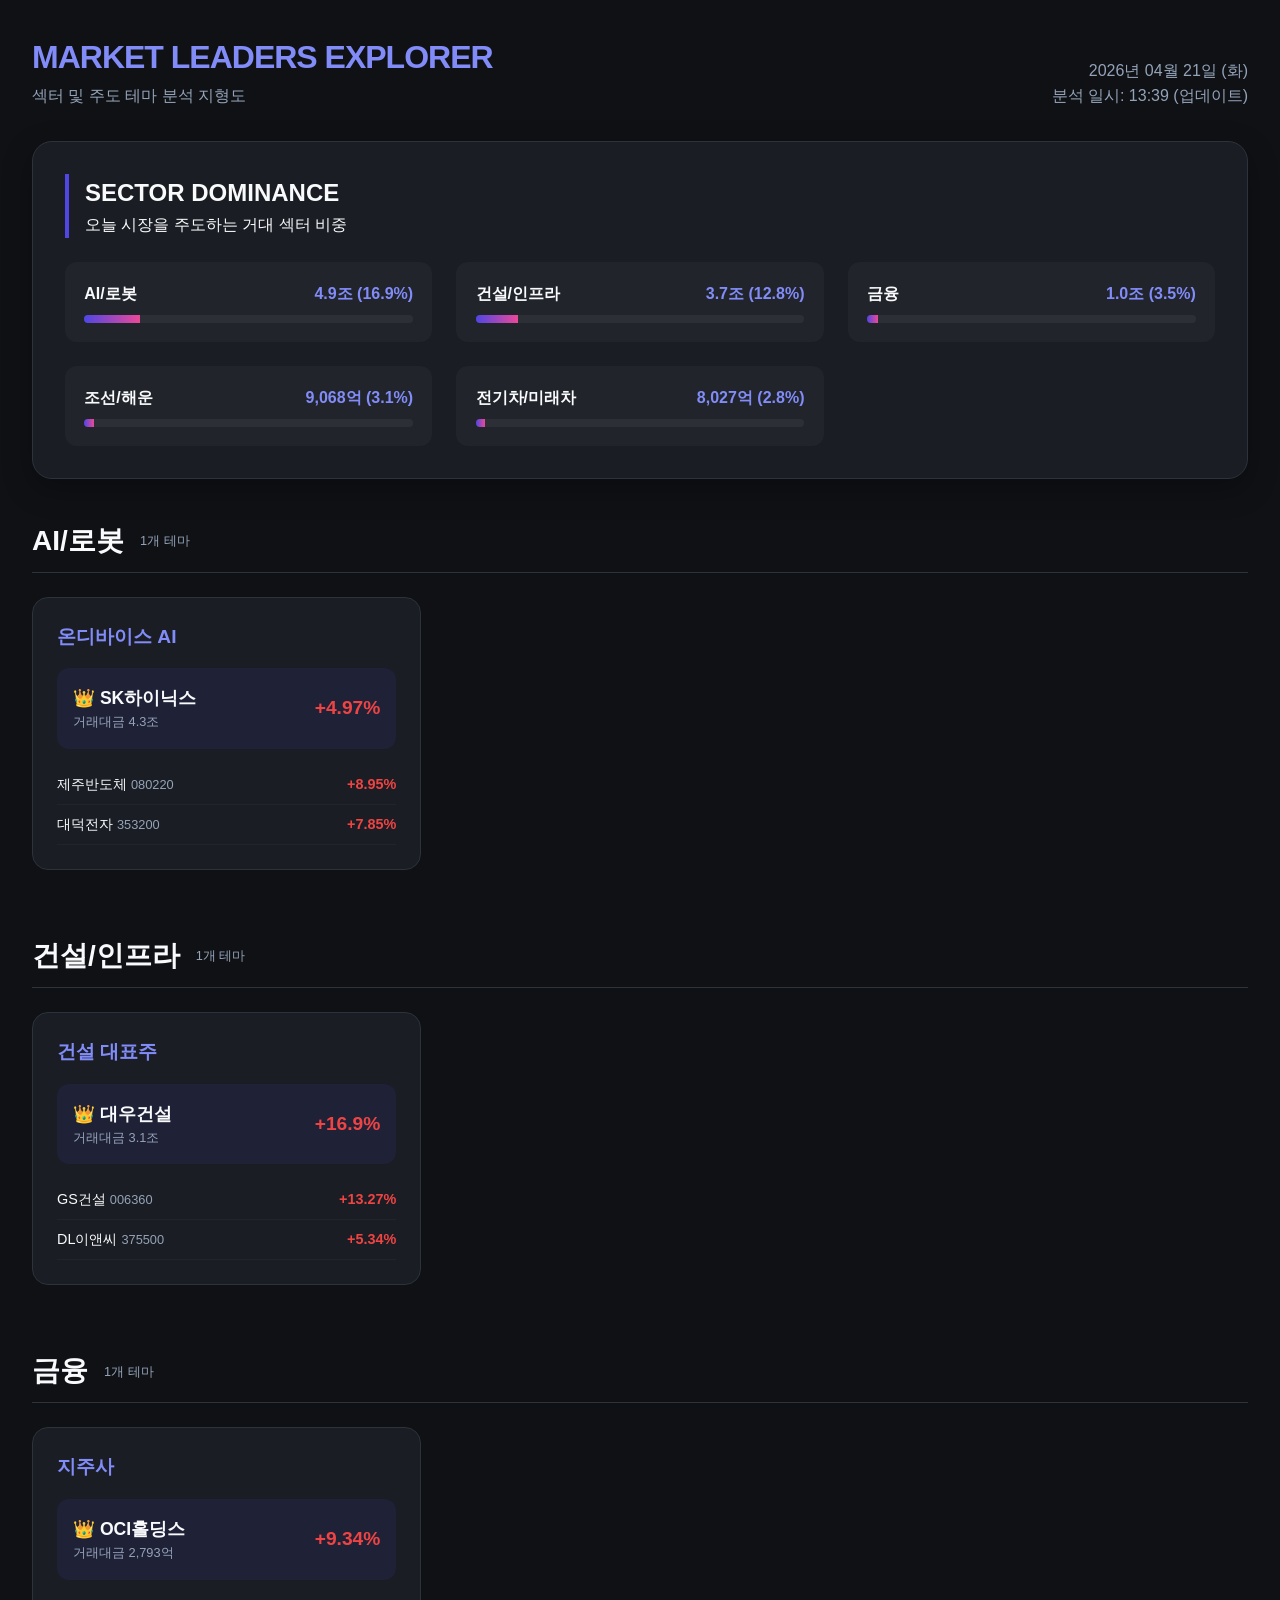
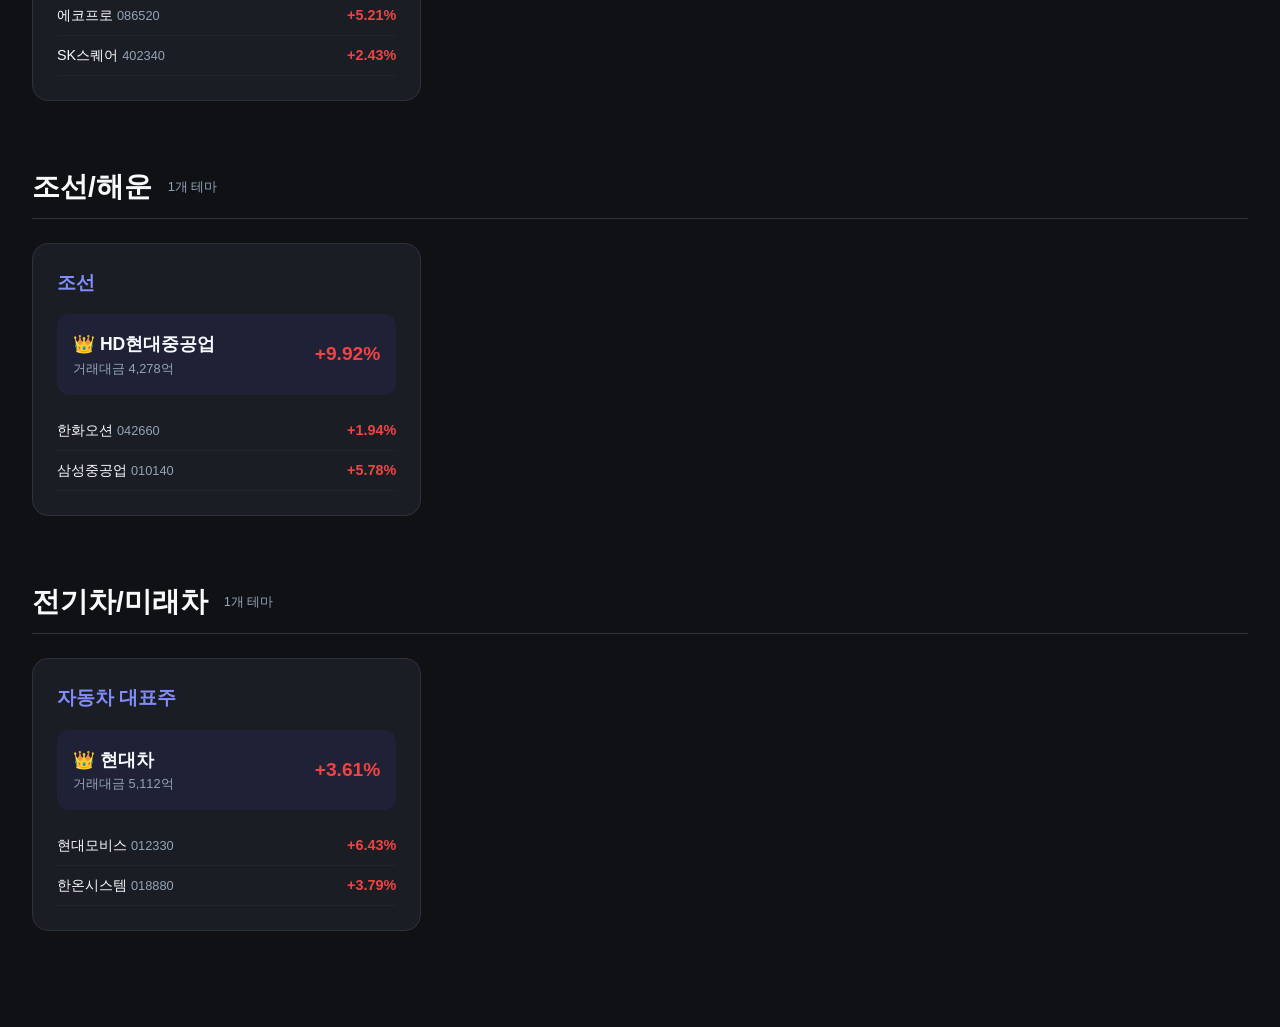
==== 주도테마_지형도.html @ 22c17e83 "Upgrade to sector-based dashboard" ====
<!DOCTYPE html>
<html lang="ko">
<head>
    <meta charset="UTF-8">
    <meta name="viewport" content="width=device-width, initial-scale=1.0">
    <title>주도 섹터/테마 분석 지형도</title>
    <style>
        :root {
            --bg: #0f1115;
            --card-bg: #1a1d23;
            --primary: #4f46e5;
            --primary-light: #818cf8;
            --secondary: #ec4899;
            --text-main: #f8fafc;
            --text-dim: #94a3b8;
            --border: #2d333b;
            --up: #ef4444;
            --down: #3b82f6;
        }

        * { margin: 0; padding: 0; box-sizing: border-box; font-family: 'Pretendard', -apple-system, sans-serif; }
        body { background: var(--bg); color: var(--text-main); line-height: 1.6; padding: 2rem; }
        .container { max-width: 1400px; margin: 0 auto; }

        header { margin-bottom: 2rem; display: flex; justify-content: space-between; align-items: flex-end; }
        h1 { font-size: 2rem; letter-spacing: -1px; color: var(--primary-light); }
        .date-info { text-align: right; color: var(--text-dim); }

        /* Sector Board */
        .sector-board {
            background: var(--card-bg);
            border: 1px solid var(--border);
            border-radius: 20px;
            padding: 2rem;
            margin-bottom: 2.5rem;
            box-shadow: 0 10px 30px rgba(0,0,0,0.3);
        }
        .sector-title { margin-bottom: 1.5rem; border-left: 4px solid var(--primary); padding-left: 1rem; }
        .sector-grid { display: grid; grid-template-columns: repeat(auto-fill, minmax(300px, 1fr)); gap: 1.5rem; }
        .sector-card {
            background: rgba(255,255,255,0.03);
            padding: 1.2rem;
            border-radius: 12px;
        }
        .sec-top { display: flex; justify-content: space-between; margin-bottom: 0.5rem; font-weight: bold; }
        .progress-bg { height: 8px; background: rgba(255,255,255,0.05); border-radius: 4px; overflow: hidden; }
        .progress-fill { height: 100%; background: linear-gradient(90deg, var(--primary), var(--secondary)); transition: width 1s; }

        /* Theme Groups */
        .sector-group { margin-bottom: 4rem; }
        .group-header { font-size: 1.5rem; margin-bottom: 1.5rem; padding-bottom: 0.5rem; border-bottom: 1px solid var(--border); display: flex; align-items: center; gap: 1rem; }
        .theme-grid { display: grid; grid-template-columns: repeat(auto-fill, minmax(350px, 1fr)); gap: 1.5rem; }
        
        .theme-card {
            background: var(--card-bg);
            border: 1px solid var(--border);
            border-radius: 16px;
            padding: 1.5rem;
            transition: transform 0.3s;
        }
        .theme-card:hover { transform: translateY(-5px); border-color: var(--primary); }
        .theme-card h4 { font-size: 1.2rem; margin-bottom: 1rem; color: var(--primary-light); }
        
        .champion {
            background: rgba(79, 70, 229, 0.1);
            padding: 1rem;
            border-radius: 12px;
            margin-bottom: 1rem;
            display: flex;
            justify-content: space-between;
            align-items: center;
        }
        .champ-name { font-weight: bold; font-size: 1.1rem; }
        .stock-item { display: flex; justify-content: space-between; padding: 0.5rem 0; border-bottom: 1px solid rgba(255,255,255,0.03); font-size: 0.9rem; }
        
        .up { color: var(--up); font-weight: bold; }
        .down { color: var(--down); font-weight: bold; }
        .dim { color: var(--text-dim); font-size: 0.8rem; }
    </style>
</head>
<body>
    <div class="container">
        <header>
            <div>
                <h1>MARKET LEADERS EXPLORER</h1>
                <p style="color: var(--text-dim);">섹터 및 주도 테마 분석 지형도</p>
            </div>
            <div class="date-info" id="meta-info">
                데이터 로딩 중...
            </div>
        </header>

        <section class="sector-board">
            <div class="sector-title">
                <h2>SECTOR DOMINANCE</h2>
                <p>오늘 시장을 주도하는 거대 섹터 비중</p>
            </div>
            <div id="sector-grid" class="sector-grid"></div>
        </section>

        <div id="main-content"></div>
    </div>

    <script>
        async function loadData() {
            try {
                const res = await fetch('market_data.json?t=' + Date.now());
                const data = await res.json();
                render(data);
            } catch (e) {
                console.error("Data load failed:", e);
                document.getElementById('meta-info').innerHTML = "데이터를 불러올 수 없습니다. <br> (data.json 파일이 있는지 확인해 주세요)";
            }
        }

        function render(data) {
            document.getElementById('meta-info').innerHTML = `${data.date}<br>분석 일시: ${data.generated_at}`;
            
            // Render Sectors
            const secGrid = document.getElementById('sector-grid');
            const totalAmt = data.summary.total_amount;
            
            data.sectors.forEach(sec => {
                const ratio = ((sec.total_amount / totalAmt) * 100).toFixed(1);
                secGrid.innerHTML += `
                    <div class="sector-card">
                        <div class="sec-top">
                            <span>${sec.sector}</span>
                            <span style="color:var(--primary-light)">${sec.total_str} (${ratio}%)</span>
                        </div>
                        <div class="progress-bg">
                            <div class="progress-fill" style="width: ${ratio}%"></div>
                        </div>
                    </div>
                `;
            });

            // Render Themes by Sector
            const main = document.getElementById('main-content');
            data.sectors.forEach(sec => {
                let html = `
                    <section class="sector-group">
                        <div class="group-header">
                            <h3>${sec.sector}</h3>
                            <span class="dim">${sec.themes.length}개 테마</span>
                        </div>
                        <div class="theme-grid">
                `;

                sec.themes.forEach(t => {
                    const stocksHtml = t.stocks.map(s => `
                        <div class="stock-item">
                            <span>${s.name} <span class="dim">${s.ticker}</span></span>
                            <span class="${s.change > 0 ? 'up' : 'down'}">${s.change > 0 ? '+' : ''}${s.change}%</span>
                        </div>
                    `).join('');

                    html += `
                        <div class="theme-card">
                            <h4>${t.theme}</h4>
                            <div class="champion">
                                <div>
                                    <div class="champ-name">👑 ${t.champion.name}</div>
                                    <div class="dim">거래대금 ${t.champion.amount_str}</div>
                                </div>
                                <div class="${t.champion.change > 0 ? 'up' : 'down'}" style="font-size: 1.2rem;">
                                    ${t.champion.change > 0 ? '+' : ''}${t.champion.change}%
                                </div>
                            </div>
                            <div class="stock-list">${stocksHtml}</div>
                        </div>
                    `;
                });

                html += `</div></section>`;
                main.innerHTML += html;
            });
        }

        loadData();
    </script>
</body>
</html>
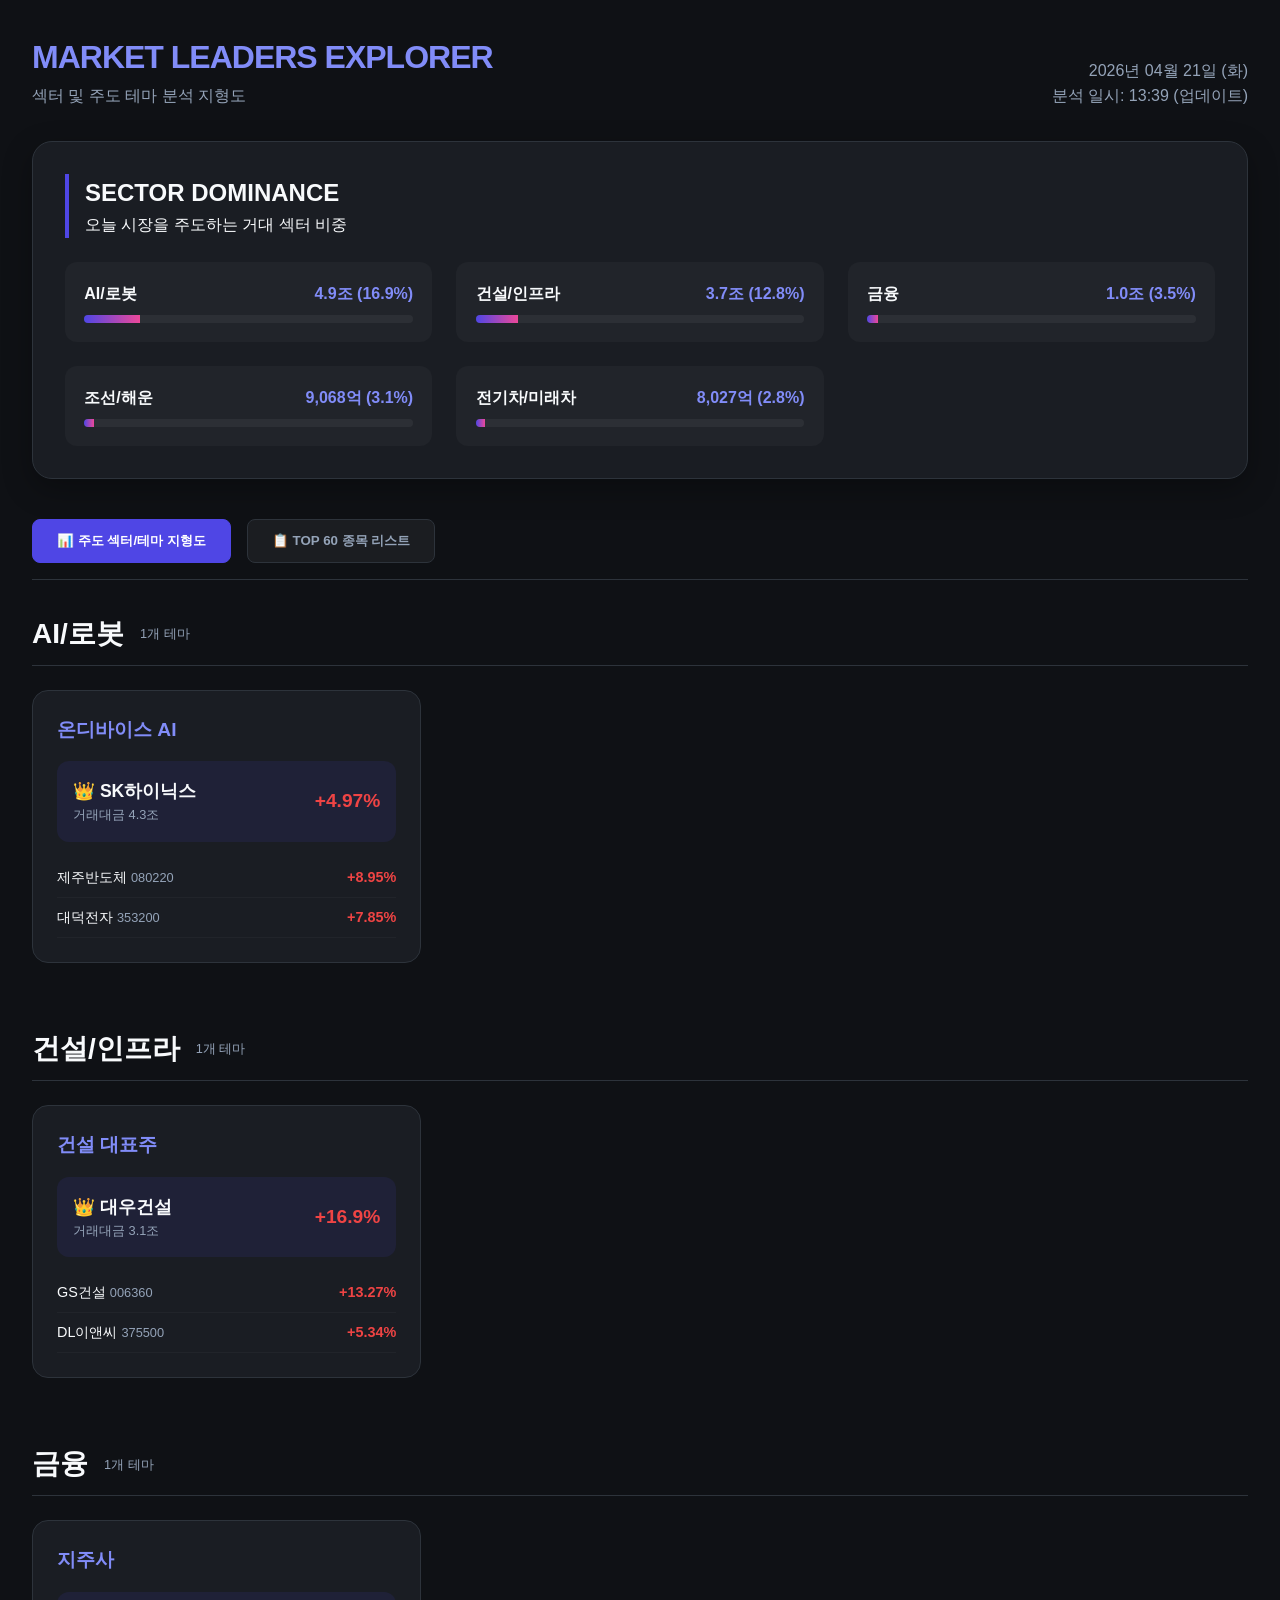
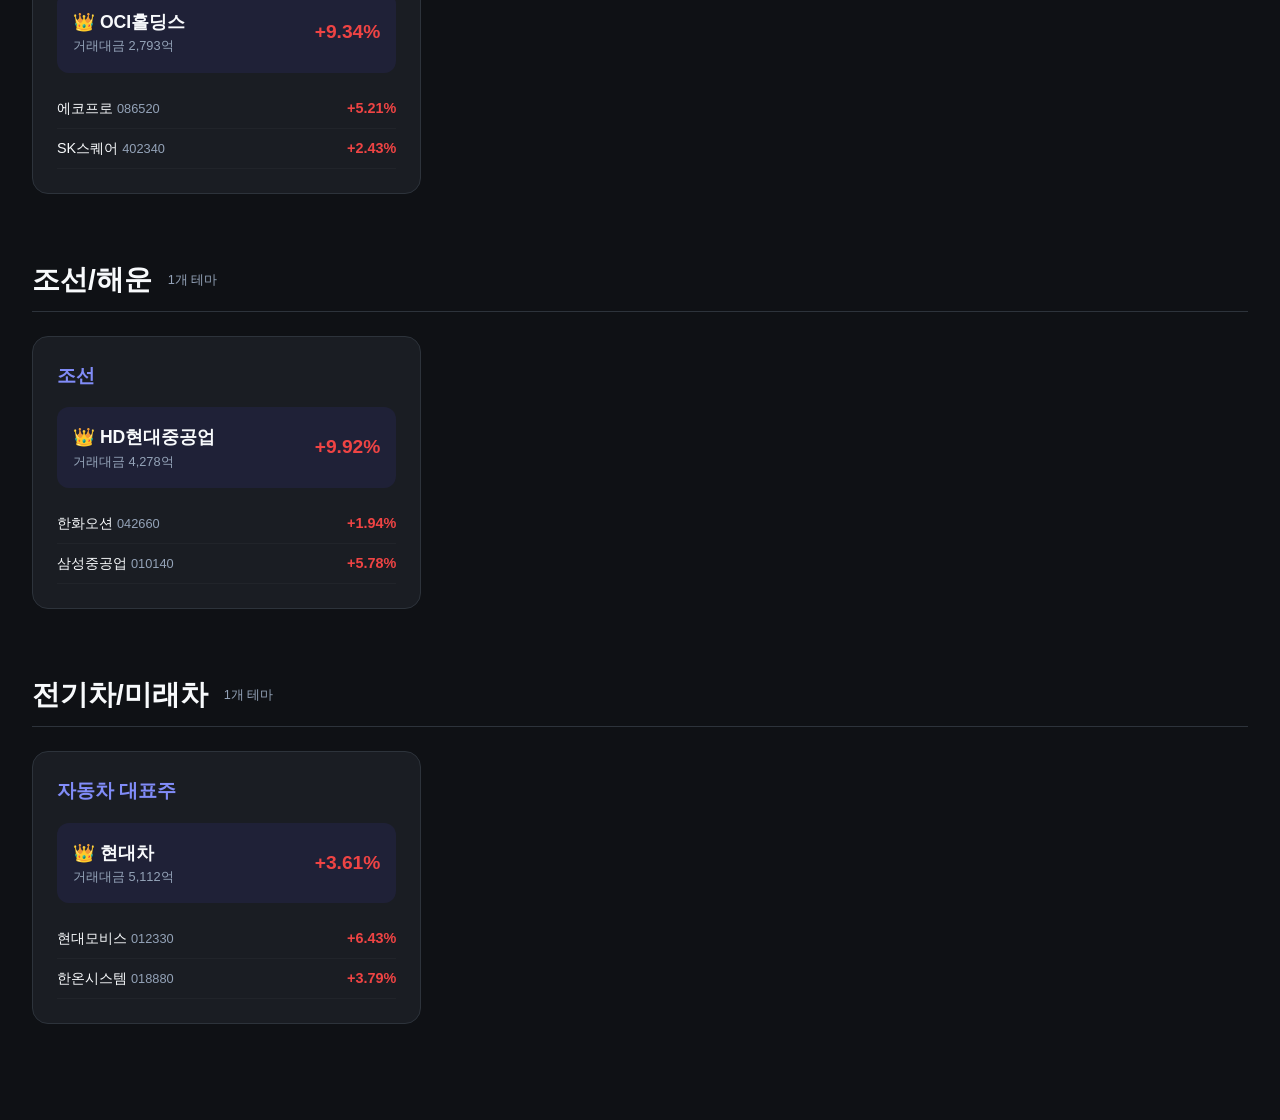
==== commit 94726d02: "Restore Top 60 List feature" ====
--- a/주도테마_지형도.html
+++ b/주도테마_지형도.html
@@ -76,6 +76,18 @@
         .up { color: var(--up); font-weight: bold; }
         .down { color: var(--down); font-weight: bold; }
         .dim { color: var(--text-dim); font-size: 0.8rem; }
+
+        /* Tabs and Table [NEW] */
+        .tab-buttons { display: flex; gap: 1rem; margin-bottom: 2rem; border-bottom: 1px solid var(--border); padding-bottom: 1rem; }
+        .tab-btn { background: rgba(255,255,255,0.05); border: 1px solid var(--border); color: var(--text-dim); padding: 0.75rem 1.5rem; border-radius: 8px; cursor: pointer; font-weight: 600; }
+        .tab-btn.active { background: var(--primary); color: white; border-color: var(--primary); }
+        
+        table { width: 100%; border-collapse: collapse; margin-top: 1rem; background: var(--card-bg); border-radius: 12px; overflow: hidden; }
+        th, td { padding: 1rem; text-align: left; border-bottom: 1px solid var(--border); }
+        th { background: rgba(255,255,255,0.03); color: var(--primary-light); font-size: 0.9rem; letter-spacing: 1px; }
+        tr:hover { background: rgba(255,255,255,0.02); }
+
+        .hidden { display: none; }
     </style>
 </head>
 <body>
@@ -85,9 +97,7 @@
                 <h1>MARKET LEADERS EXPLORER</h1>
                 <p style="color: var(--text-dim);">섹터 및 주도 테마 분석 지형도</p>
             </div>
-            <div class="date-info" id="meta-info">
-                데이터 로딩 중...
-            </div>
+            <div class="date-info" id="meta-info">데이터 로딩 중...</div>
         </header>
 
         <section class="sector-board">
@@ -98,82 +108,104 @@
             <div id="sector-grid" class="sector-grid"></div>
         </section>
 
-        <div id="main-content"></div>
+        <div class="tab-buttons">
+            <button class="tab-btn active" onclick="showTab('theme-tab')">📊 주도 섹터/테마 지형도</button>
+            <button class="tab-btn" onclick="showTab('list-tab')">📋 TOP 60 종목 리스트</button>
+        </div>
+
+        <div id="theme-tab" class="tab-content">
+            <div id="main-content"></div>
+        </div>
+
+        <div id="list-tab" class="tab-content hidden">
+            <table>
+                <thead>
+                    <tr>
+                        <th>순위</th>
+                        <th>종목명</th>
+                        <th>현재가</th>
+                        <th>등락률</th>
+                        <th>거래대금</th>
+                    </tr>
+                </thead>
+                <tbody id="top60-body"></tbody>
+            </table>
+        </div>
     </div>
 
     <script>
+        let globalData = null;
+
         async function loadData() {
             try {
                 const res = await fetch('market_data.json?t=' + Date.now());
                 const data = await res.json();
+                globalData = data;
                 render(data);
             } catch (e) {
                 console.error("Data load failed:", e);
-                document.getElementById('meta-info').innerHTML = "데이터를 불러올 수 없습니다. <br> (data.json 파일이 있는지 확인해 주세요)";
+                document.getElementById('meta-info').innerHTML = "데이터를 불러올 수 없습니다.";
             }
+        }
+
+        function showTab(id) {
+            document.querySelectorAll('.tab-content').forEach(el => el.classList.add('hidden'));
+            document.querySelectorAll('.tab-btn').forEach(el => el.classList.remove('active'));
+            document.getElementById(id).classList.remove('hidden');
+            event.target.classList.add('active');
         }
 
         function render(data) {
             document.getElementById('meta-info').innerHTML = `${data.date}<br>분석 일시: ${data.generated_at}`;
             
-            // Render Sectors
+            // 1. Sector Ranking
             const secGrid = document.getElementById('sector-grid');
+            secGrid.innerHTML = '';
             const totalAmt = data.summary.total_amount;
-            
             data.sectors.forEach(sec => {
                 const ratio = ((sec.total_amount / totalAmt) * 100).toFixed(1);
                 secGrid.innerHTML += `
                     <div class="sector-card">
-                        <div class="sec-top">
-                            <span>${sec.sector}</span>
-                            <span style="color:var(--primary-light)">${sec.total_str} (${ratio}%)</span>
-                        </div>
-                        <div class="progress-bg">
-                            <div class="progress-fill" style="width: ${ratio}%"></div>
-                        </div>
-                    </div>
-                `;
+                        <div class="sec-top"><span>${sec.sector}</span><span style="color:var(--primary-light)">${sec.total_str} (${ratio}%)</span></div>
+                        <div class="progress-bg"><div class="progress-fill" style="width: ${ratio}%"></div></div>
+                    </div>`;
             });
 
-            // Render Themes by Sector
+            // 2. Themes by Sector
             const main = document.getElementById('main-content');
+            main.innerHTML = '';
             data.sectors.forEach(sec => {
-                let html = `
-                    <section class="sector-group">
-                        <div class="group-header">
-                            <h3>${sec.sector}</h3>
-                            <span class="dim">${sec.themes.length}개 테마</span>
-                        </div>
-                        <div class="theme-grid">
-                `;
-
+                let html = `<section class="sector-group"><div class="group-header"><h3>${sec.sector}</h3><span class="dim">${sec.themes.length}개 테마</span></div><div class="theme-grid">`;
                 sec.themes.forEach(t => {
                     const stocksHtml = t.stocks.map(s => `
-                        <div class="stock-item">
-                            <span>${s.name} <span class="dim">${s.ticker}</span></span>
-                            <span class="${s.change > 0 ? 'up' : 'down'}">${s.change > 0 ? '+' : ''}${s.change}%</span>
-                        </div>
+                        <div class="stock-item"><span>${s.name} <span class="dim">${s.ticker}</span></span><span class="${s.change > 0 ? 'up' : 'down'}">${s.change > 0 ? '+' : ''}${s.change}%</span></div>
                     `).join('');
-
                     html += `
                         <div class="theme-card">
                             <h4>${t.theme}</h4>
                             <div class="champion">
-                                <div>
-                                    <div class="champ-name">👑 ${t.champion.name}</div>
-                                    <div class="dim">거래대금 ${t.champion.amount_str}</div>
-                                </div>
-                                <div class="${t.champion.change > 0 ? 'up' : 'down'}" style="font-size: 1.2rem;">
-                                    ${t.champion.change > 0 ? '+' : ''}${t.champion.change}%
-                                </div>
+                                <div><div class="champ-name">👑 ${t.champion.name}</div><div class="dim">거래대금 ${t.champion.amount_str}</div></div>
+                                <div class="${t.champion.change > 0 ? 'up' : 'down'}" style="font-size: 1.2rem;">${t.champion.change > 0 ? '+' : ''}${t.champion.change}%</div>
                             </div>
                             <div class="stock-list">${stocksHtml}</div>
-                        </div>
-                    `;
+                        </div>`;
                 });
-
                 html += `</div></section>`;
                 main.innerHTML += html;
+            });
+
+            // 3. Top 60 Table
+            const tbody = document.getElementById('top60-body');
+            tbody.innerHTML = '';
+            data.top60.forEach((s, idx) => {
+                tbody.innerHTML += `
+                    <tr>
+                        <td class="dim">#${idx+1}</td>
+                        <td><strong>${s.name}</strong><br><span class="dim">${s.ticker}</span></td>
+                        <td>${s.close.toLocaleString()}원</td>
+                        <td class="${s.change > 0 ? 'up' : s.change < 0 ? 'down' : ''}">${s.change > 0 ? '+' : ''}${s.change}%</td>
+                        <td>${s.amount_str}</td>
+                    </tr>`;
             });
         }
 
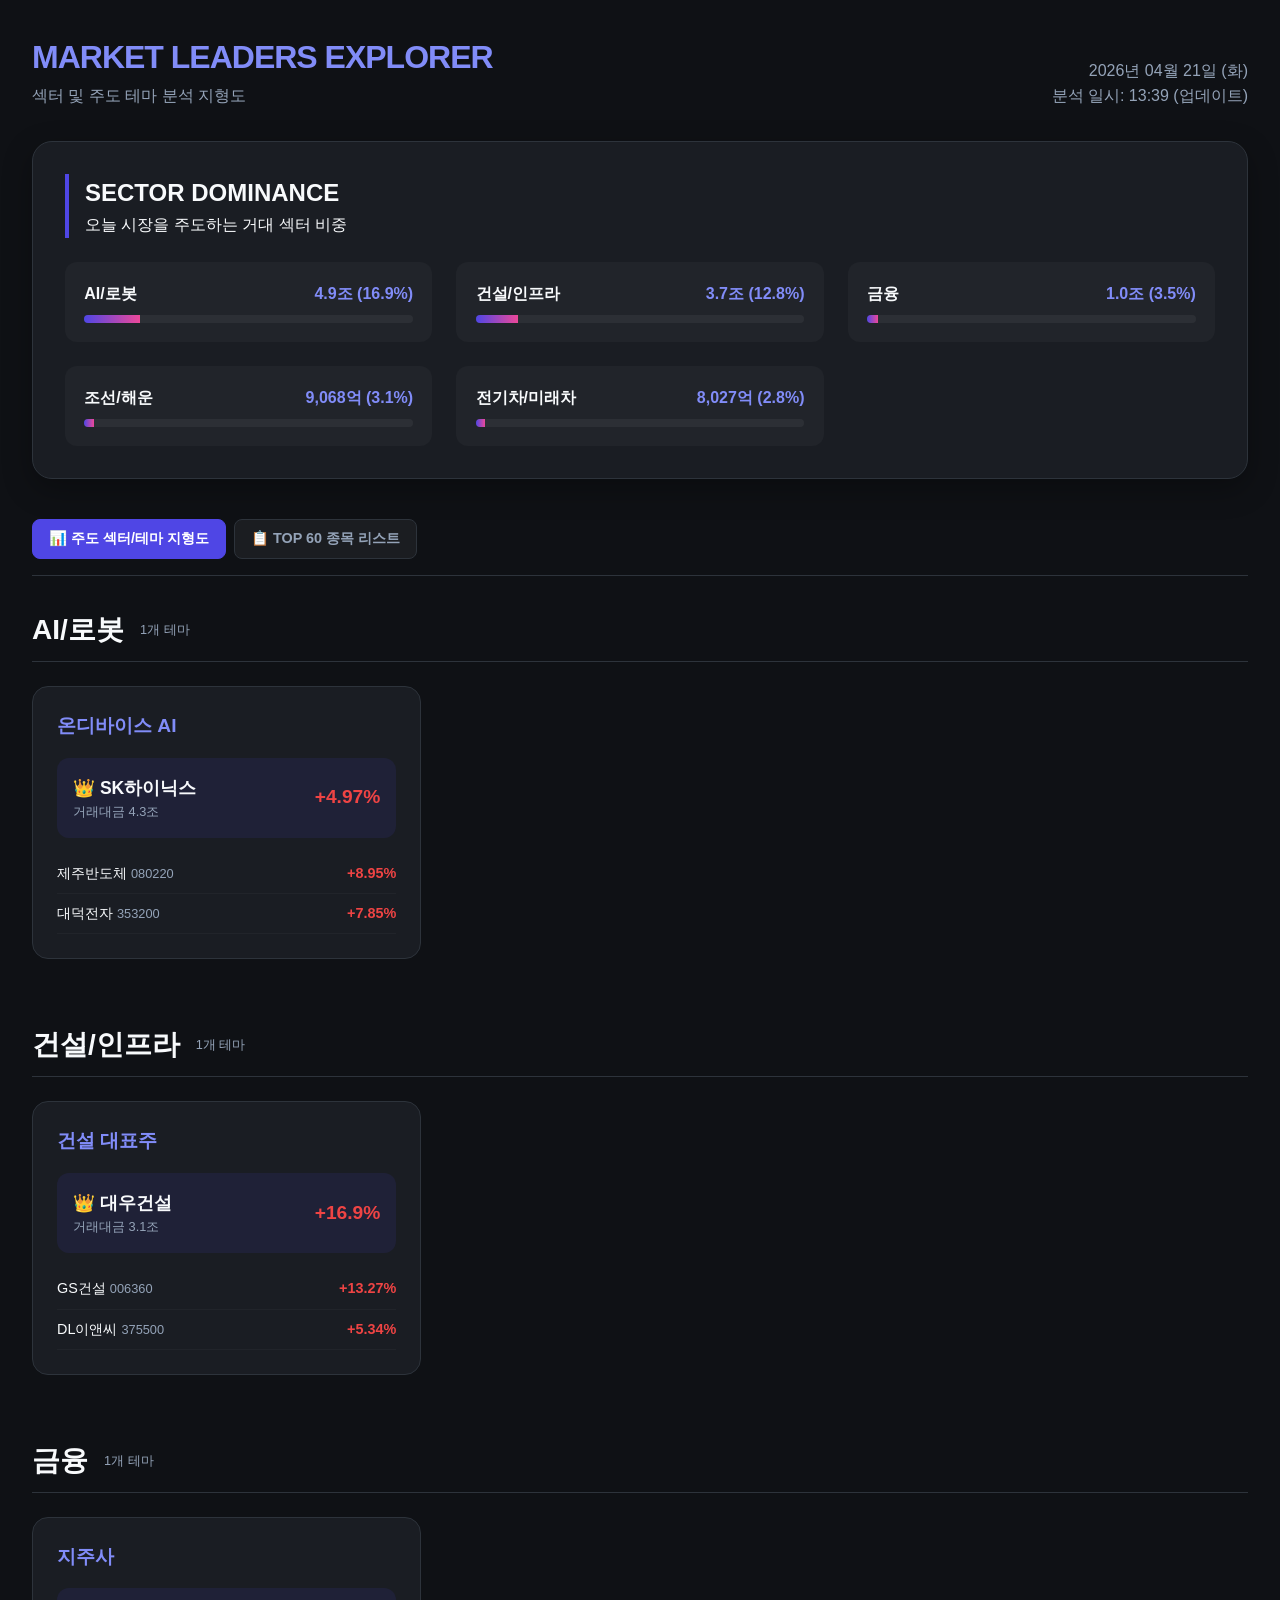
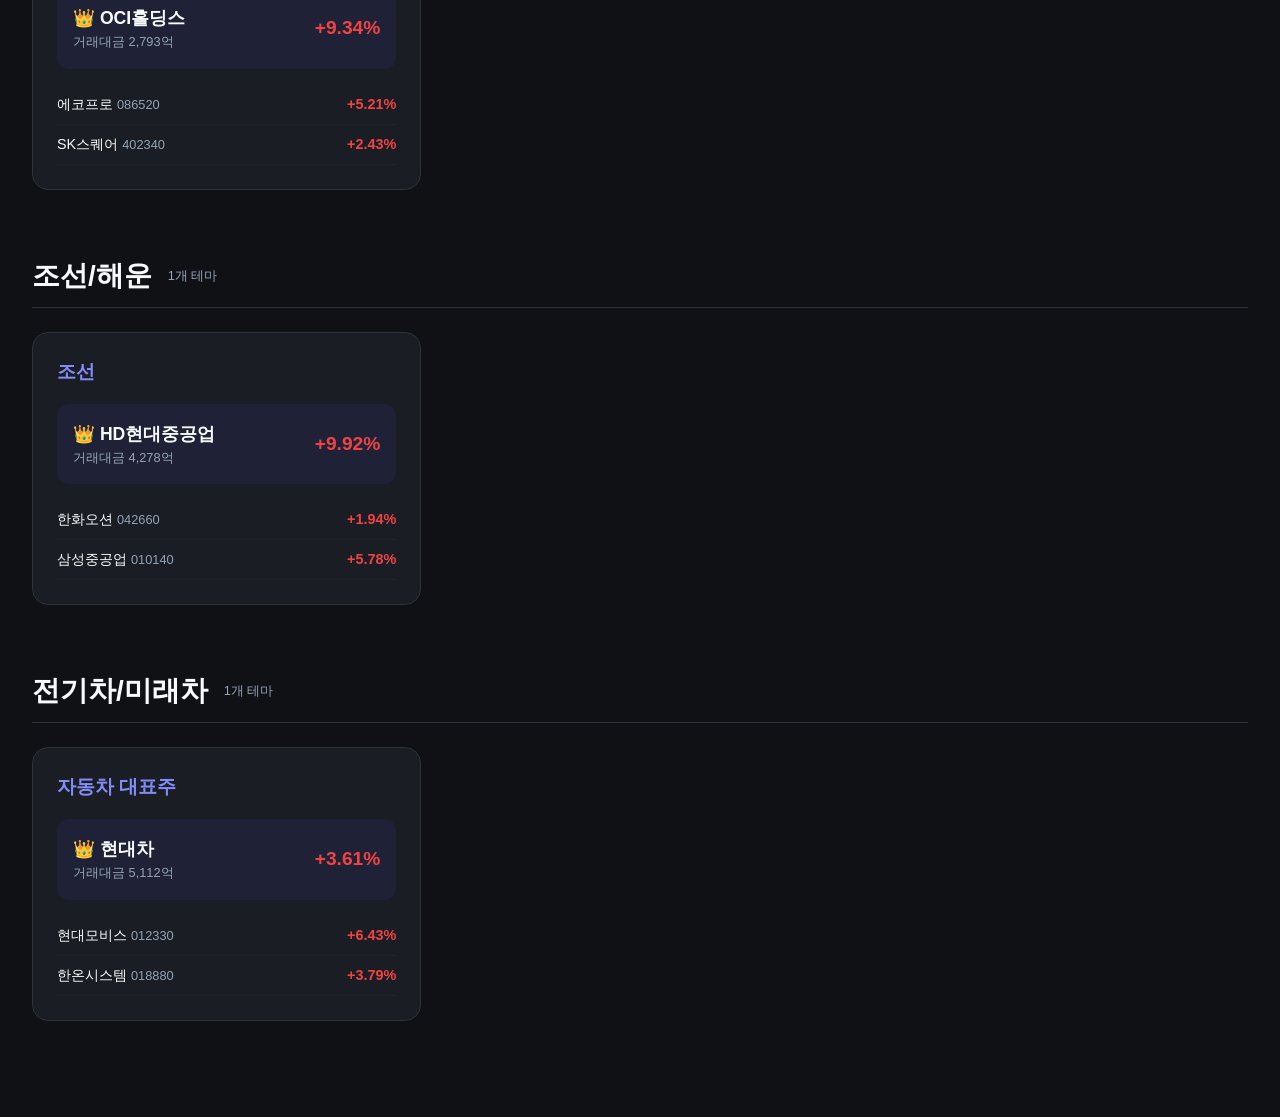
==== commit 41215072: "Optimize dashboard for mobile screens" ====
--- a/주도테마_지형도.html
+++ b/주도테마_지형도.html
@@ -78,16 +78,37 @@
         .dim { color: var(--text-dim); font-size: 0.8rem; }
 
         /* Tabs and Table [NEW] */
-        .tab-buttons { display: flex; gap: 1rem; margin-bottom: 2rem; border-bottom: 1px solid var(--border); padding-bottom: 1rem; }
-        .tab-btn { background: rgba(255,255,255,0.05); border: 1px solid var(--border); color: var(--text-dim); padding: 0.75rem 1.5rem; border-radius: 8px; cursor: pointer; font-weight: 600; }
+        .tab-buttons { display: flex; gap: 0.5rem; margin-bottom: 2rem; border-bottom: 1px solid var(--border); padding-bottom: 1rem; overflow-x: auto; }
+        .tab-btn { background: rgba(255,255,255,0.05); border: 1px solid var(--border); color: var(--text-dim); padding: 0.6rem 1rem; border-radius: 8px; cursor: pointer; font-weight: 600; white-space: nowrap; font-size: 0.9rem; }
         .tab-btn.active { background: var(--primary); color: white; border-color: var(--primary); }
         
-        table { width: 100%; border-collapse: collapse; margin-top: 1rem; background: var(--card-bg); border-radius: 12px; overflow: hidden; }
-        th, td { padding: 1rem; text-align: left; border-bottom: 1px solid var(--border); }
-        th { background: rgba(255,255,255,0.03); color: var(--primary-light); font-size: 0.9rem; letter-spacing: 1px; }
+        .table-wrapper { width: 100%; overflow-x: auto; -webkit-overflow-scrolling: touch; }
+        table { width: 100%; border-collapse: collapse; margin-top: 1rem; background: var(--card-bg); border-radius: 12px; min-width: 600px; }
+        th, td { padding: 0.8rem; text-align: left; border-bottom: 1px solid var(--border); }
+        th { background: rgba(255,255,255,0.03); color: var(--primary-light); font-size: 0.85rem; letter-spacing: 1px; }
         tr:hover { background: rgba(255,255,255,0.02); }
 
         .hidden { display: none; }
+
+        /* --- Mobile Optimization [NEW] --- */
+        @media (max-width: 768px) {
+            body { padding: 1rem; }
+            header { flex-direction: column; align-items: flex-start; gap: 1rem; }
+            h1 { font-size: 1.5rem; line-height: 1.2; }
+            .date-info { text-align: left; font-size: 0.85rem; }
+            
+            .sector-board { padding: 1.2rem; margin-bottom: 1.5rem; }
+            .sector-grid { grid-template-columns: 1fr; gap: 0.8rem; }
+            .sector-card { padding: 1rem; }
+            
+            .group-header h3 { font-size: 1.2rem; }
+            .theme-grid { grid-template-columns: 1fr; gap: 1rem; }
+            .theme-card { padding: 1.2rem; }
+            .theme-card h4 { font-size: 1.1rem; }
+            
+            .champ-name { font-size: 1rem; }
+            .tab-btn { flex: 1; text-align: center; font-size: 0.85rem; padding: 0.6rem 0.5rem; }
+        }
     </style>
 </head>
 <body>
@@ -118,18 +139,20 @@
         </div>
 
         <div id="list-tab" class="tab-content hidden">
-            <table>
-                <thead>
-                    <tr>
-                        <th>순위</th>
-                        <th>종목명</th>
-                        <th>현재가</th>
-                        <th>등락률</th>
-                        <th>거래대금</th>
-                    </tr>
-                </thead>
-                <tbody id="top60-body"></tbody>
-            </table>
+            <div class="table-wrapper">
+                <table>
+                    <thead>
+                        <tr>
+                            <th>순위</th>
+                            <th>종목명</th>
+                            <th>현재가</th>
+                            <th>등락률</th>
+                            <th>거래대금</th>
+                        </tr>
+                    </thead>
+                    <tbody id="top60-body"></tbody>
+                </table>
+            </div>
         </div>
     </div>
 
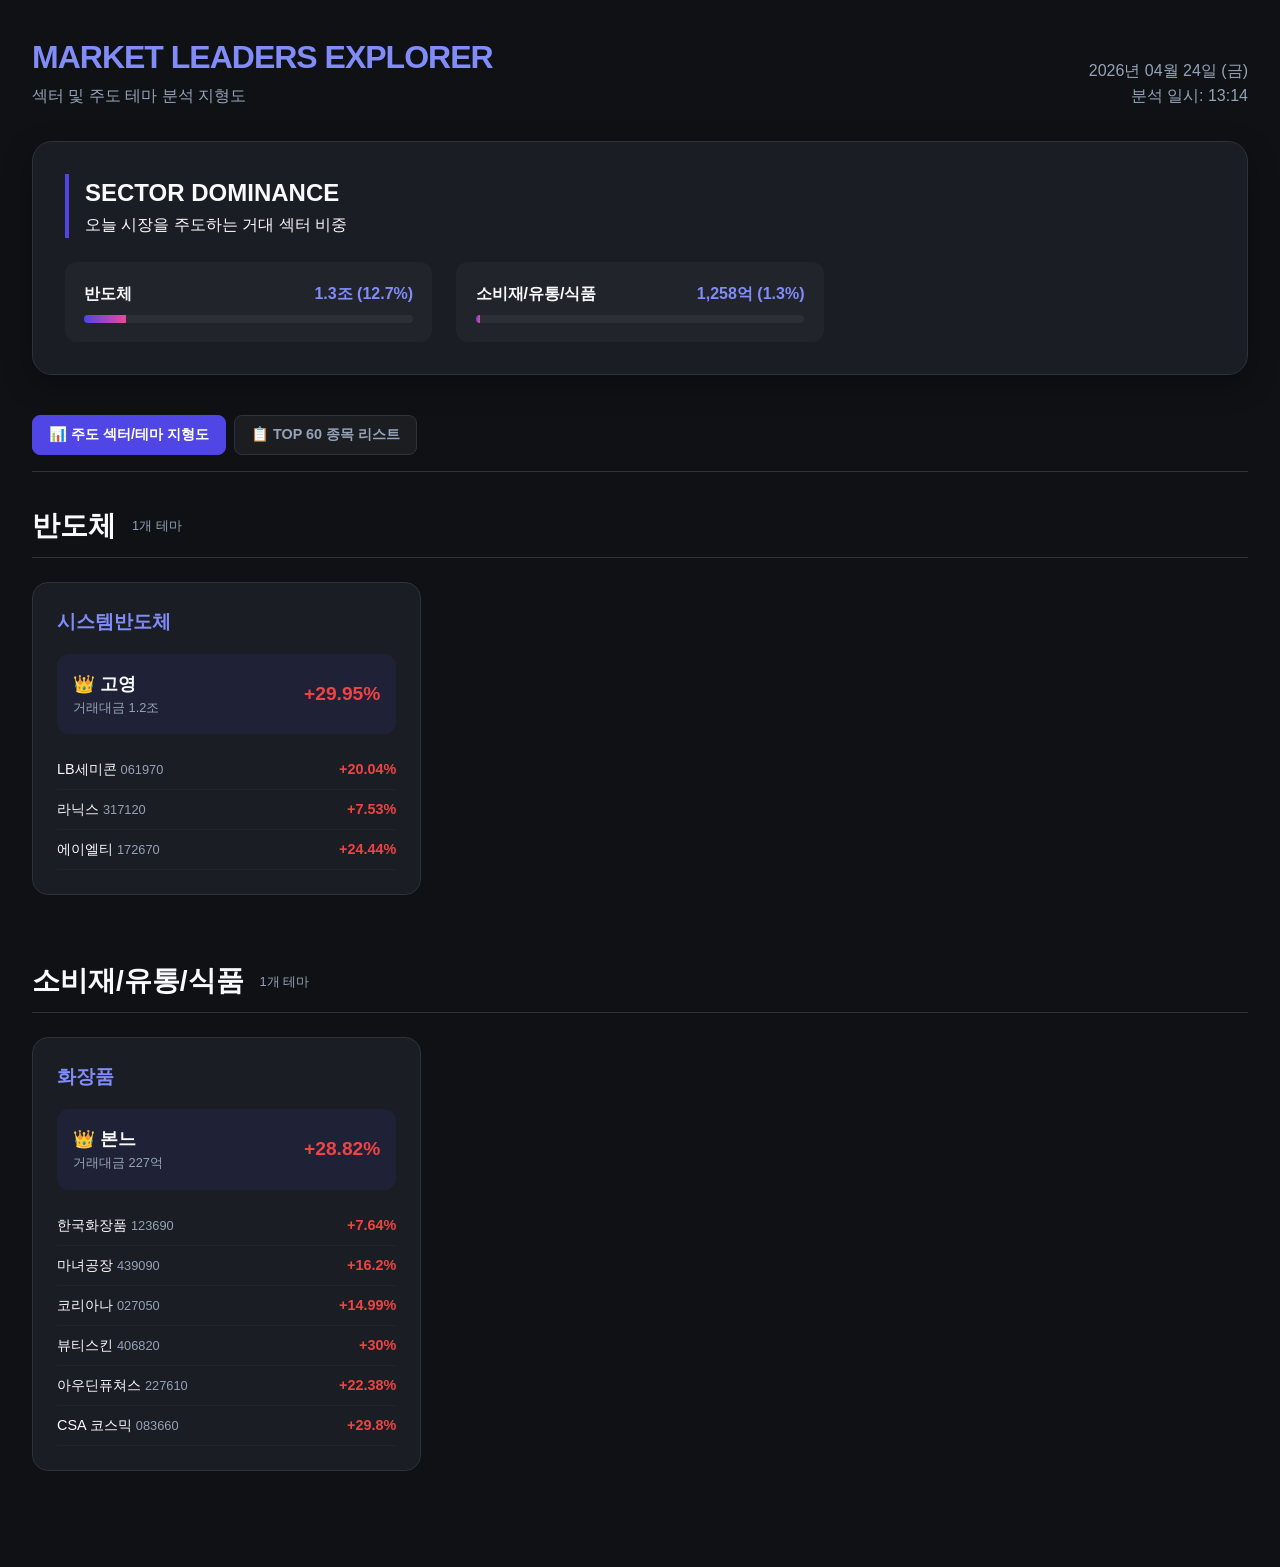
==== commit 54351dab: "fix: sk hynix" ====
--- a/주도테마_지형도.html
+++ b/주도테마_지형도.html
@@ -108,6 +108,12 @@
             
             .champ-name { font-size: 1rem; }
             .tab-btn { flex: 1; text-align: center; font-size: 0.85rem; padding: 0.6rem 0.5rem; }
+
+            /* Table Mobile Optimization */
+            table { min-width: 100% !important; font-size: 0.8rem; }
+            th, td { padding: 0.6rem 0.4rem !important; }
+            th:nth-child(1), td:nth-child(1) { display: none; } /* 순위 열 숨김 */
+            td strong { font-size: 0.85rem; }
         }
     </style>
 </head>
@@ -130,8 +136,8 @@
         </section>
 
         <div class="tab-buttons">
-            <button class="tab-btn active" onclick="showTab('theme-tab')">📊 주도 섹터/테마 지형도</button>
-            <button class="tab-btn" onclick="showTab('list-tab')">📋 TOP 60 종목 리스트</button>
+            <button class="tab-btn active" onclick="showTab('theme-tab', this)">📊 주도 섹터/테마 지형도</button>
+            <button class="tab-btn" onclick="showTab('list-tab', this)">📋 TOP 60 종목 리스트</button>
         </div>
 
         <div id="theme-tab" class="tab-content">
@@ -171,11 +177,11 @@
             }
         }
 
-        function showTab(id) {
+        function showTab(id, btn) {
             document.querySelectorAll('.tab-content').forEach(el => el.classList.add('hidden'));
             document.querySelectorAll('.tab-btn').forEach(el => el.classList.remove('active'));
             document.getElementById(id).classList.remove('hidden');
-            event.target.classList.add('active');
+            btn.classList.add('active');
         }
 
         function render(data) {
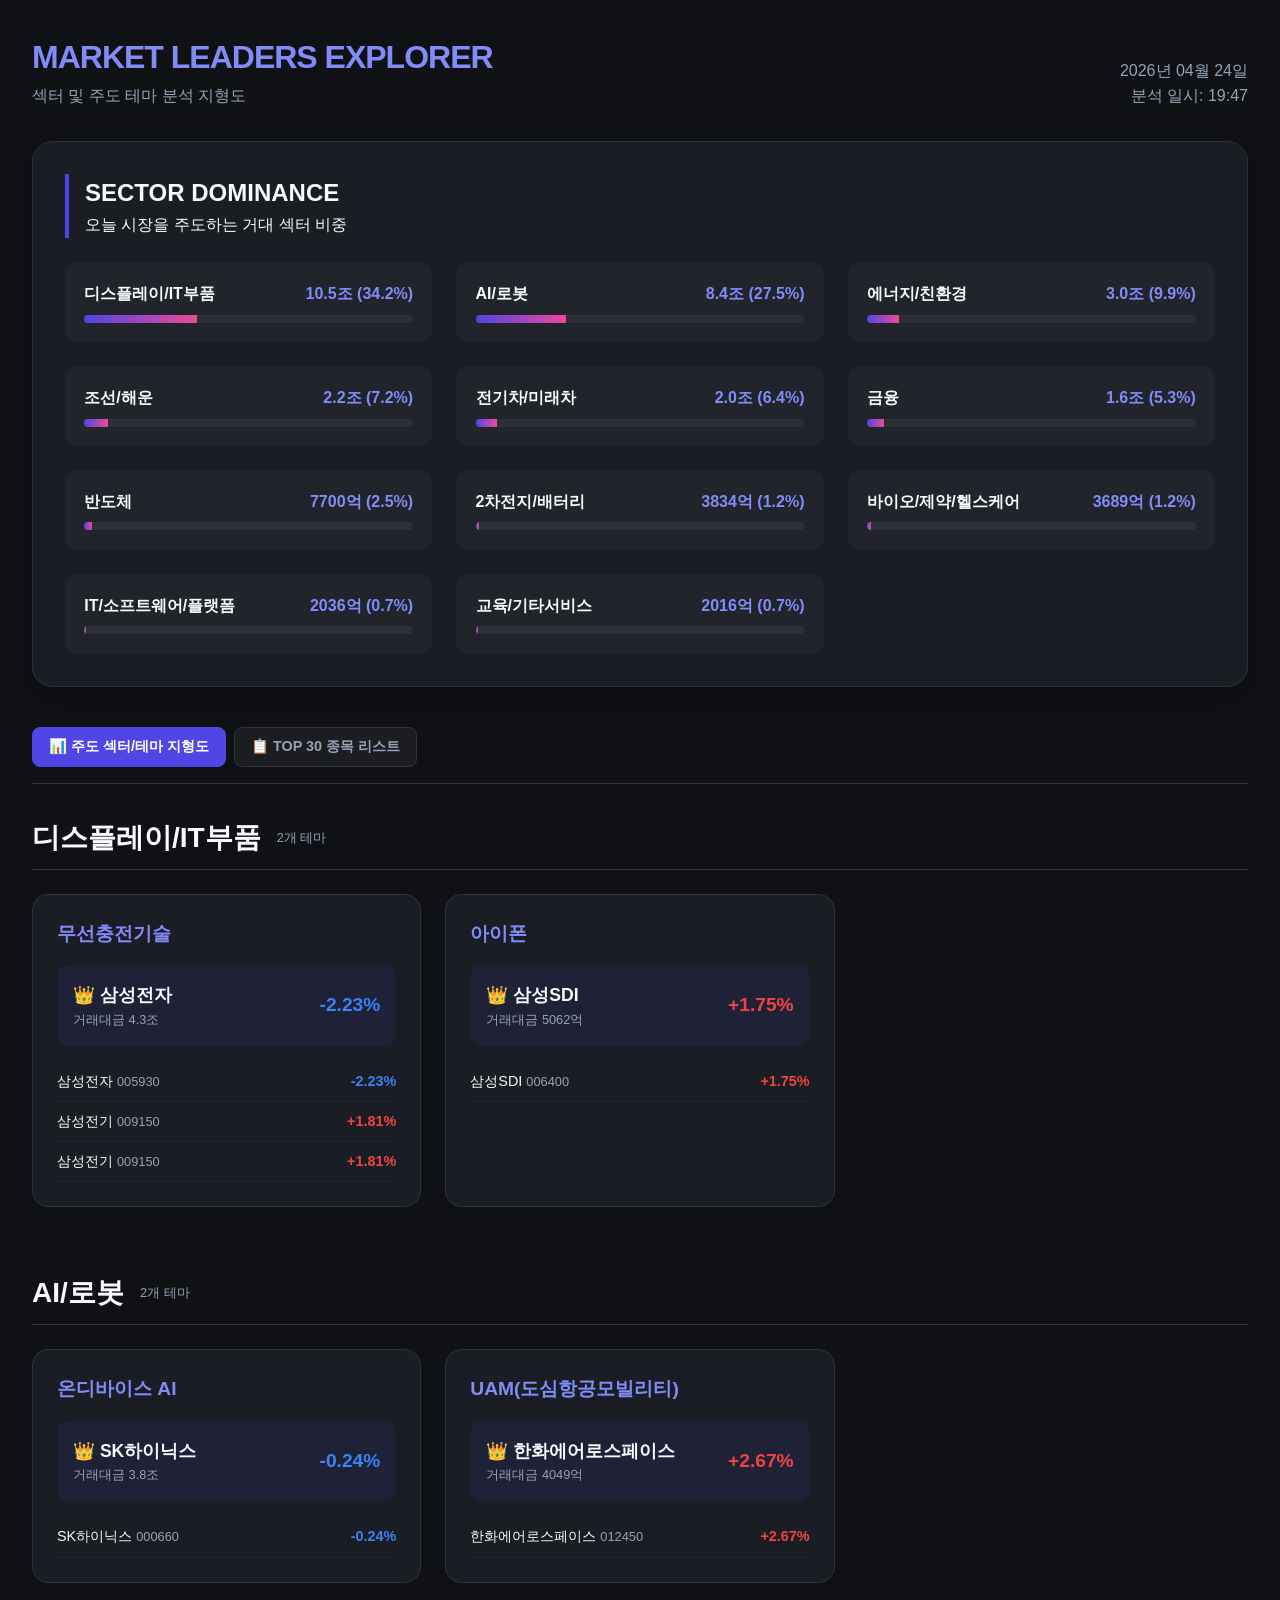
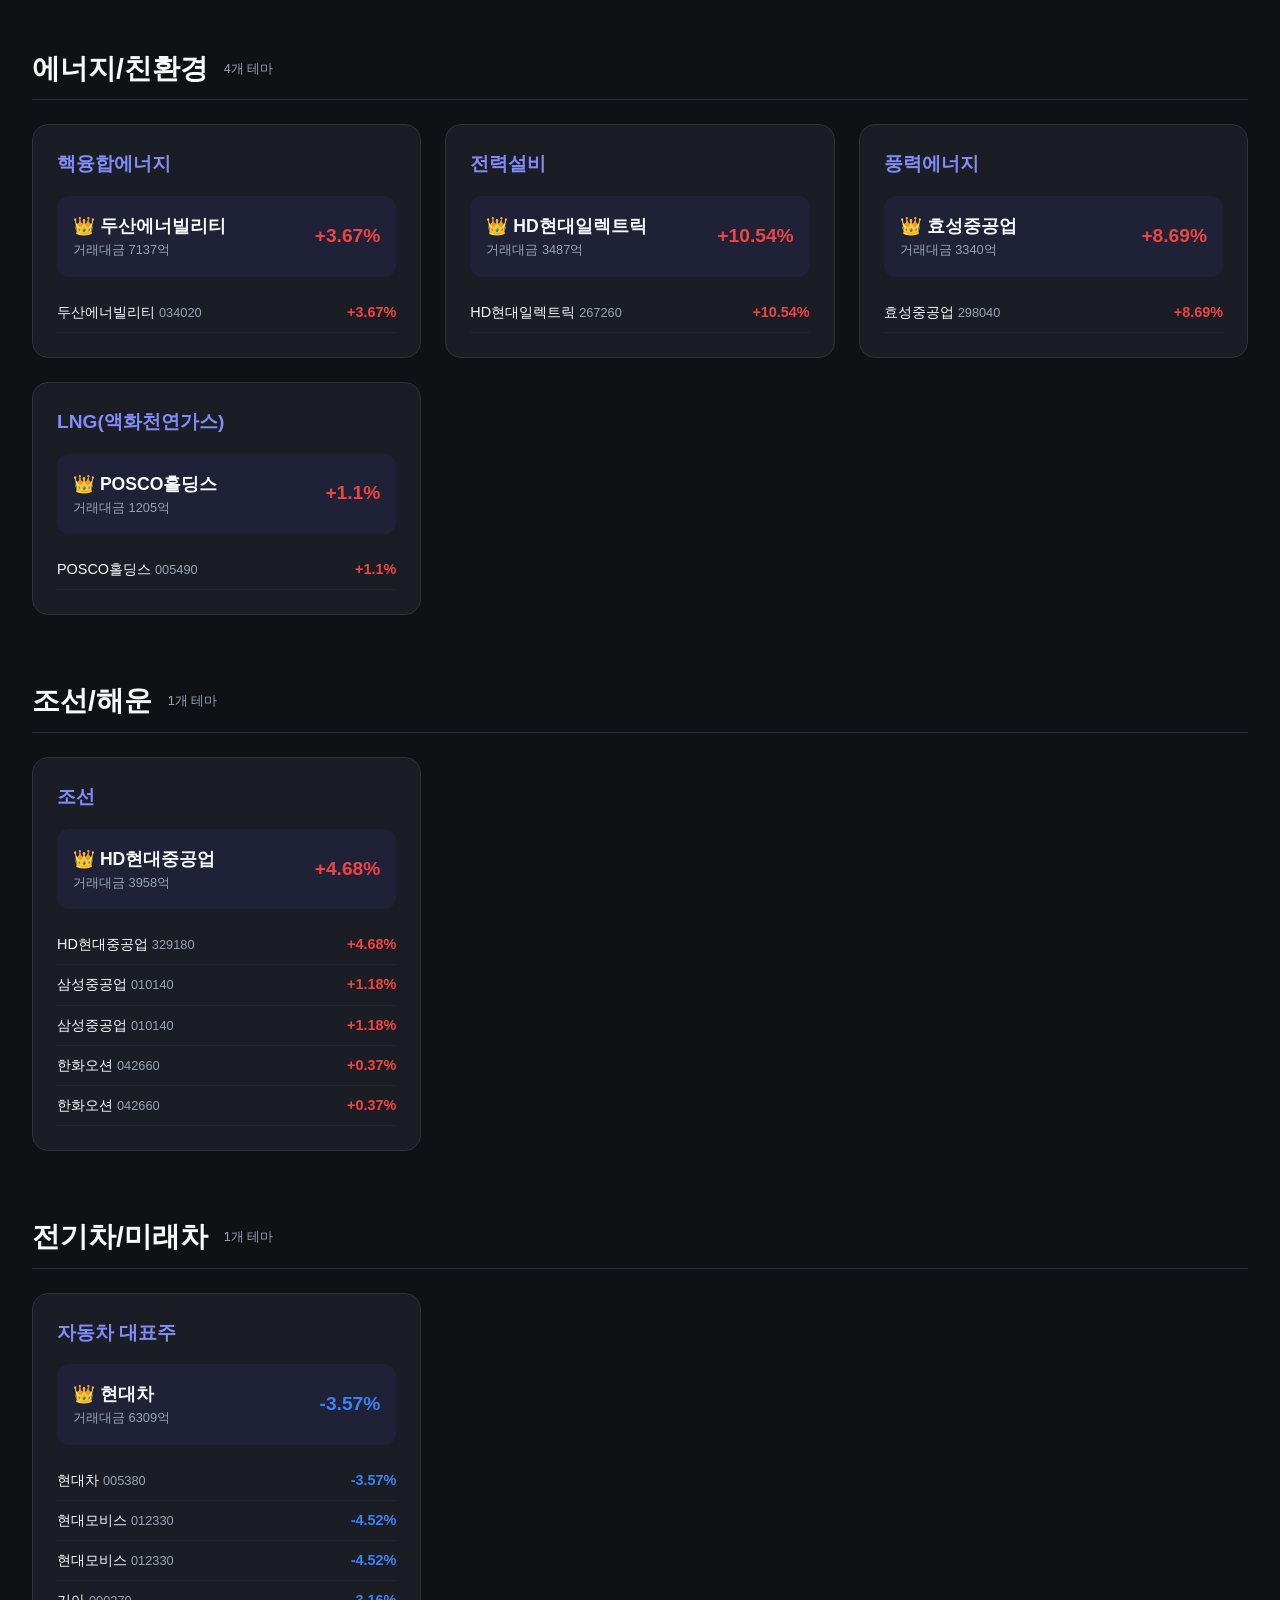
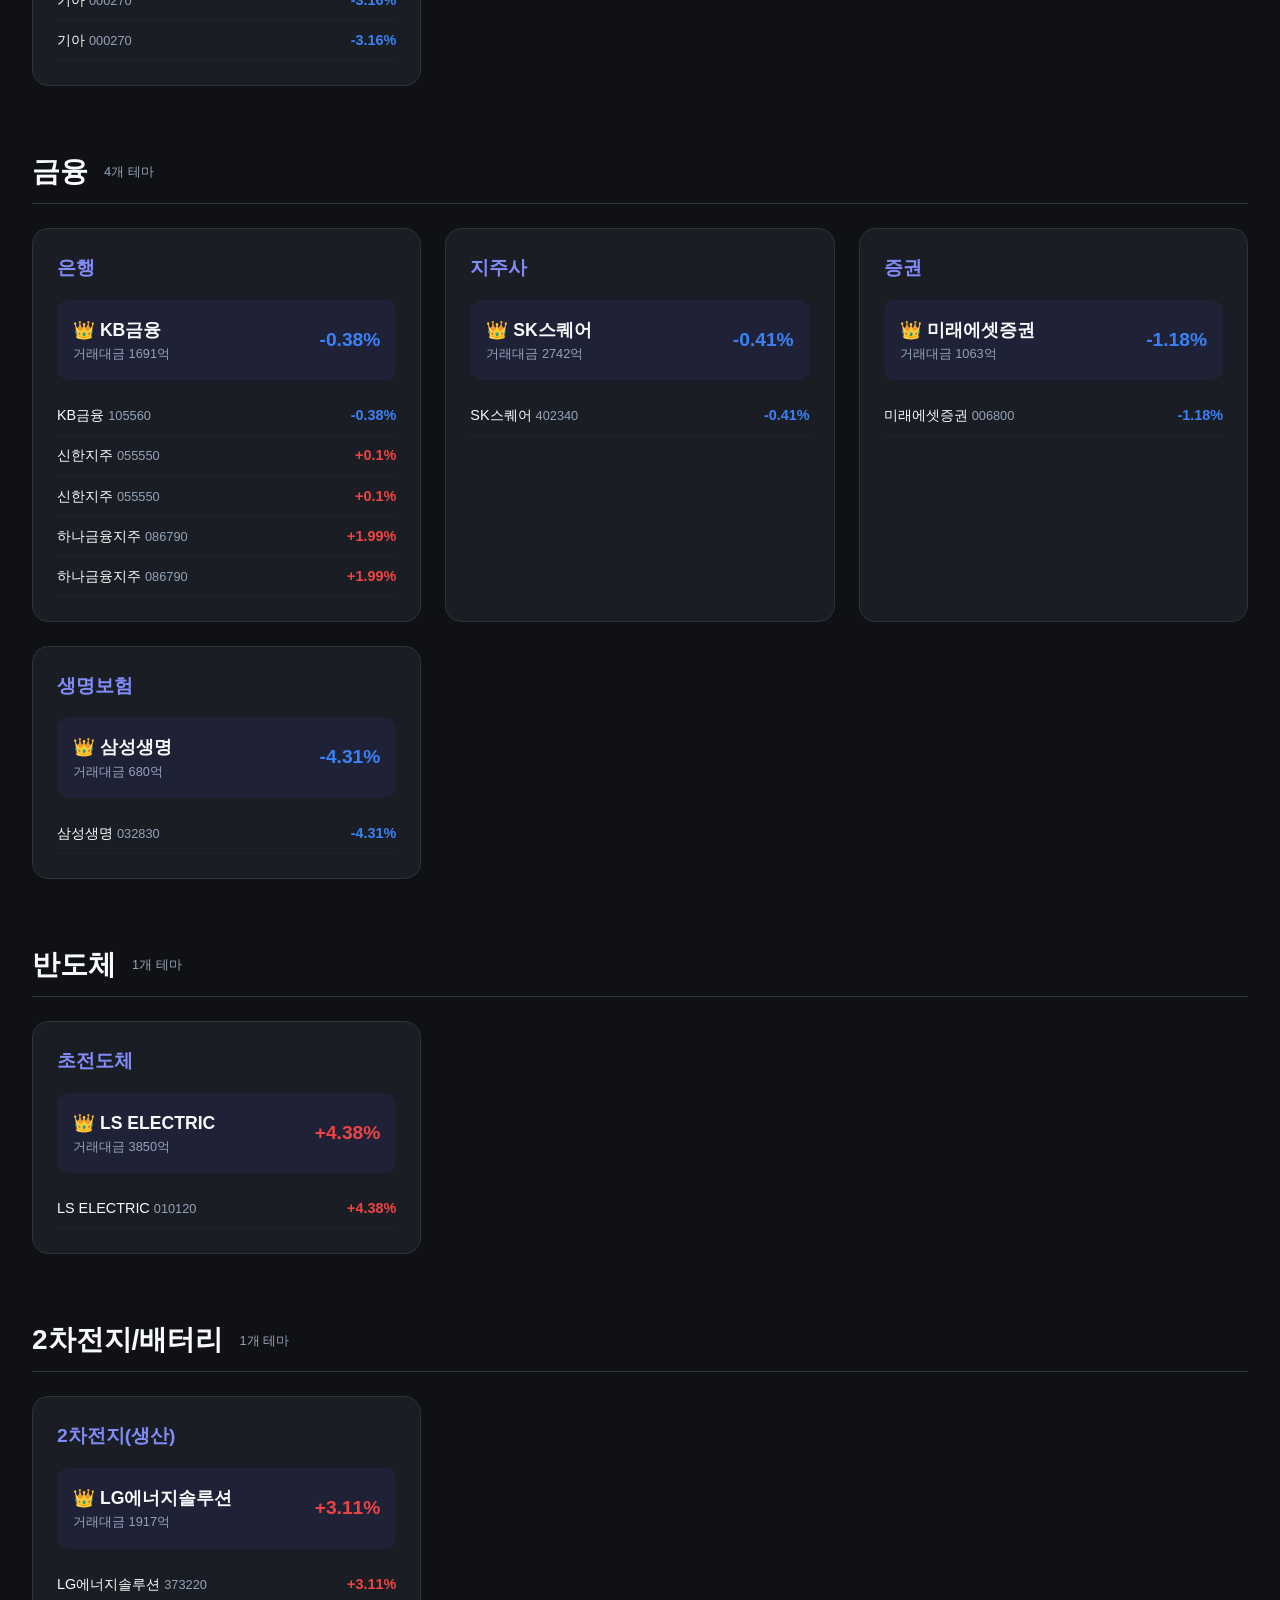
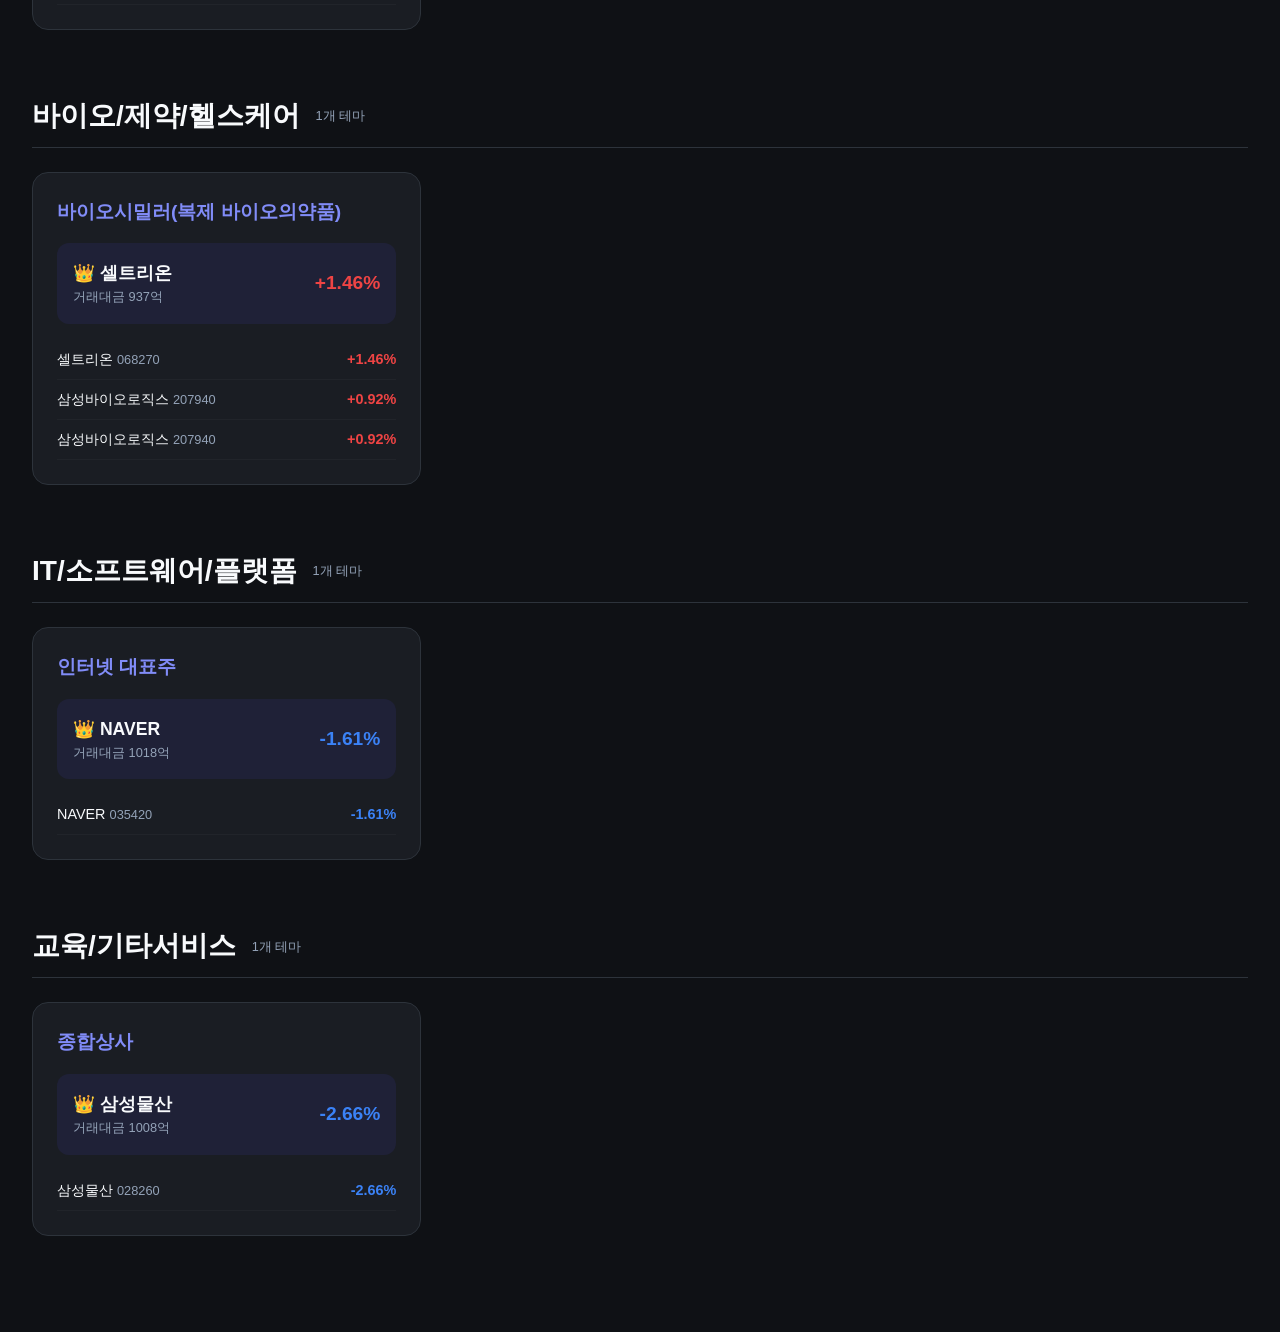
==== commit 35ce8de7: "fix: 종목 중복 수집 제거 및 TOP 30으로 정정 KOSPI/KOSDAQ 분리 호출 시 동일 30개가 중복 반환되는 문제 수정. KIS API는 해당 엔드포인트에서 시장 구분" ====
--- a/주도테마_지형도.html
+++ b/주도테마_지형도.html
@@ -137,7 +137,7 @@
 
         <div class="tab-buttons">
             <button class="tab-btn active" onclick="showTab('theme-tab', this)">📊 주도 섹터/테마 지형도</button>
-            <button class="tab-btn" onclick="showTab('list-tab', this)">📋 TOP 60 종목 리스트</button>
+            <button class="tab-btn" onclick="showTab('list-tab', this)">📋 TOP 30 종목 리스트</button>
         </div>
 
         <div id="theme-tab" class="tab-content">
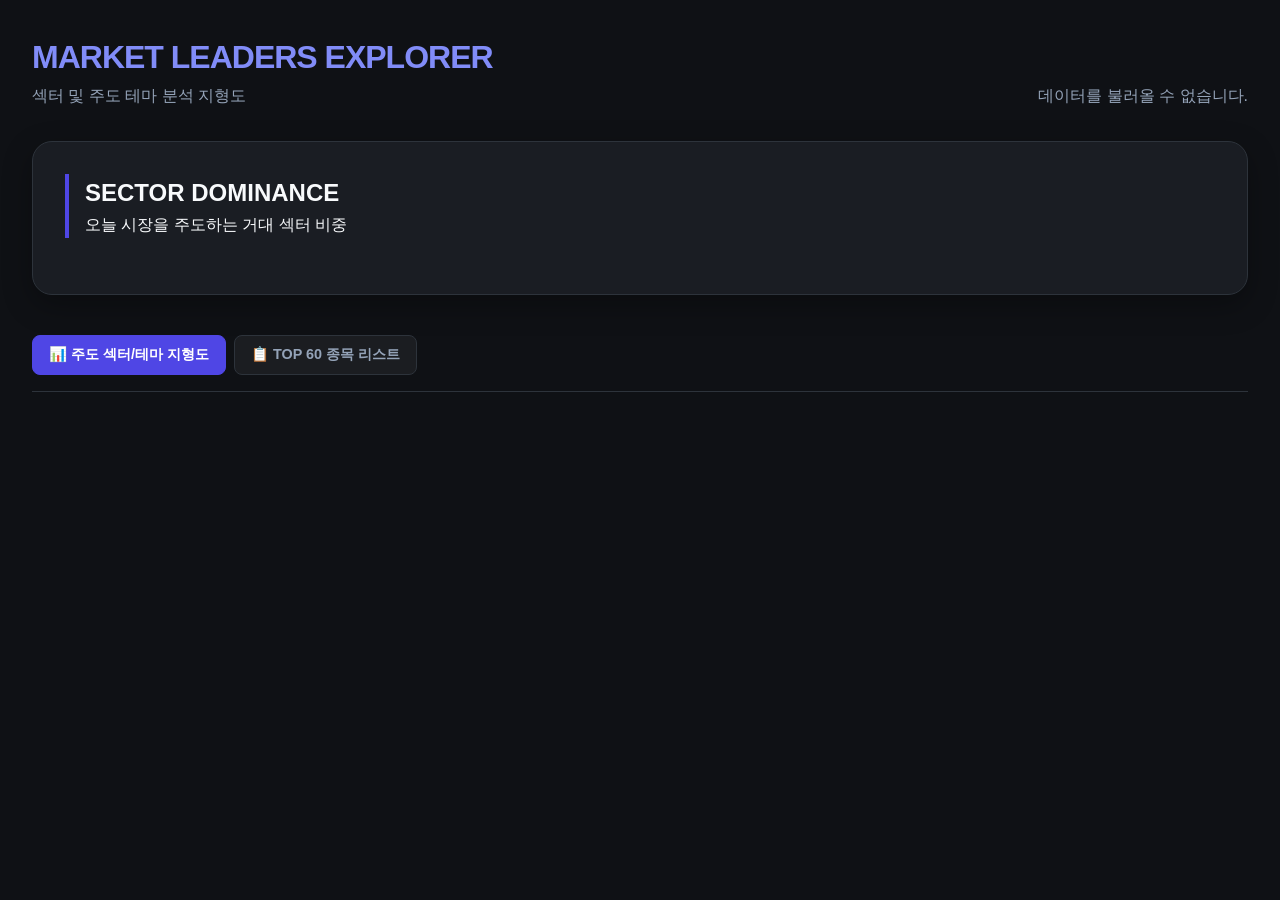
==== commit a832e182: "deploy: update market data to TOP 60 and sync dashboard labels" ====
--- a/주도테마_지형도.html
+++ b/주도테마_지형도.html
@@ -137,7 +137,7 @@
 
         <div class="tab-buttons">
             <button class="tab-btn active" onclick="showTab('theme-tab', this)">📊 주도 섹터/테마 지형도</button>
-            <button class="tab-btn" onclick="showTab('list-tab', this)">📋 TOP 30 종목 리스트</button>
+            <button class="tab-btn" onclick="showTab('list-tab', this)">📋 TOP 60 종목 리스트</button>
         </div>
 
         <div id="theme-tab" class="tab-content">
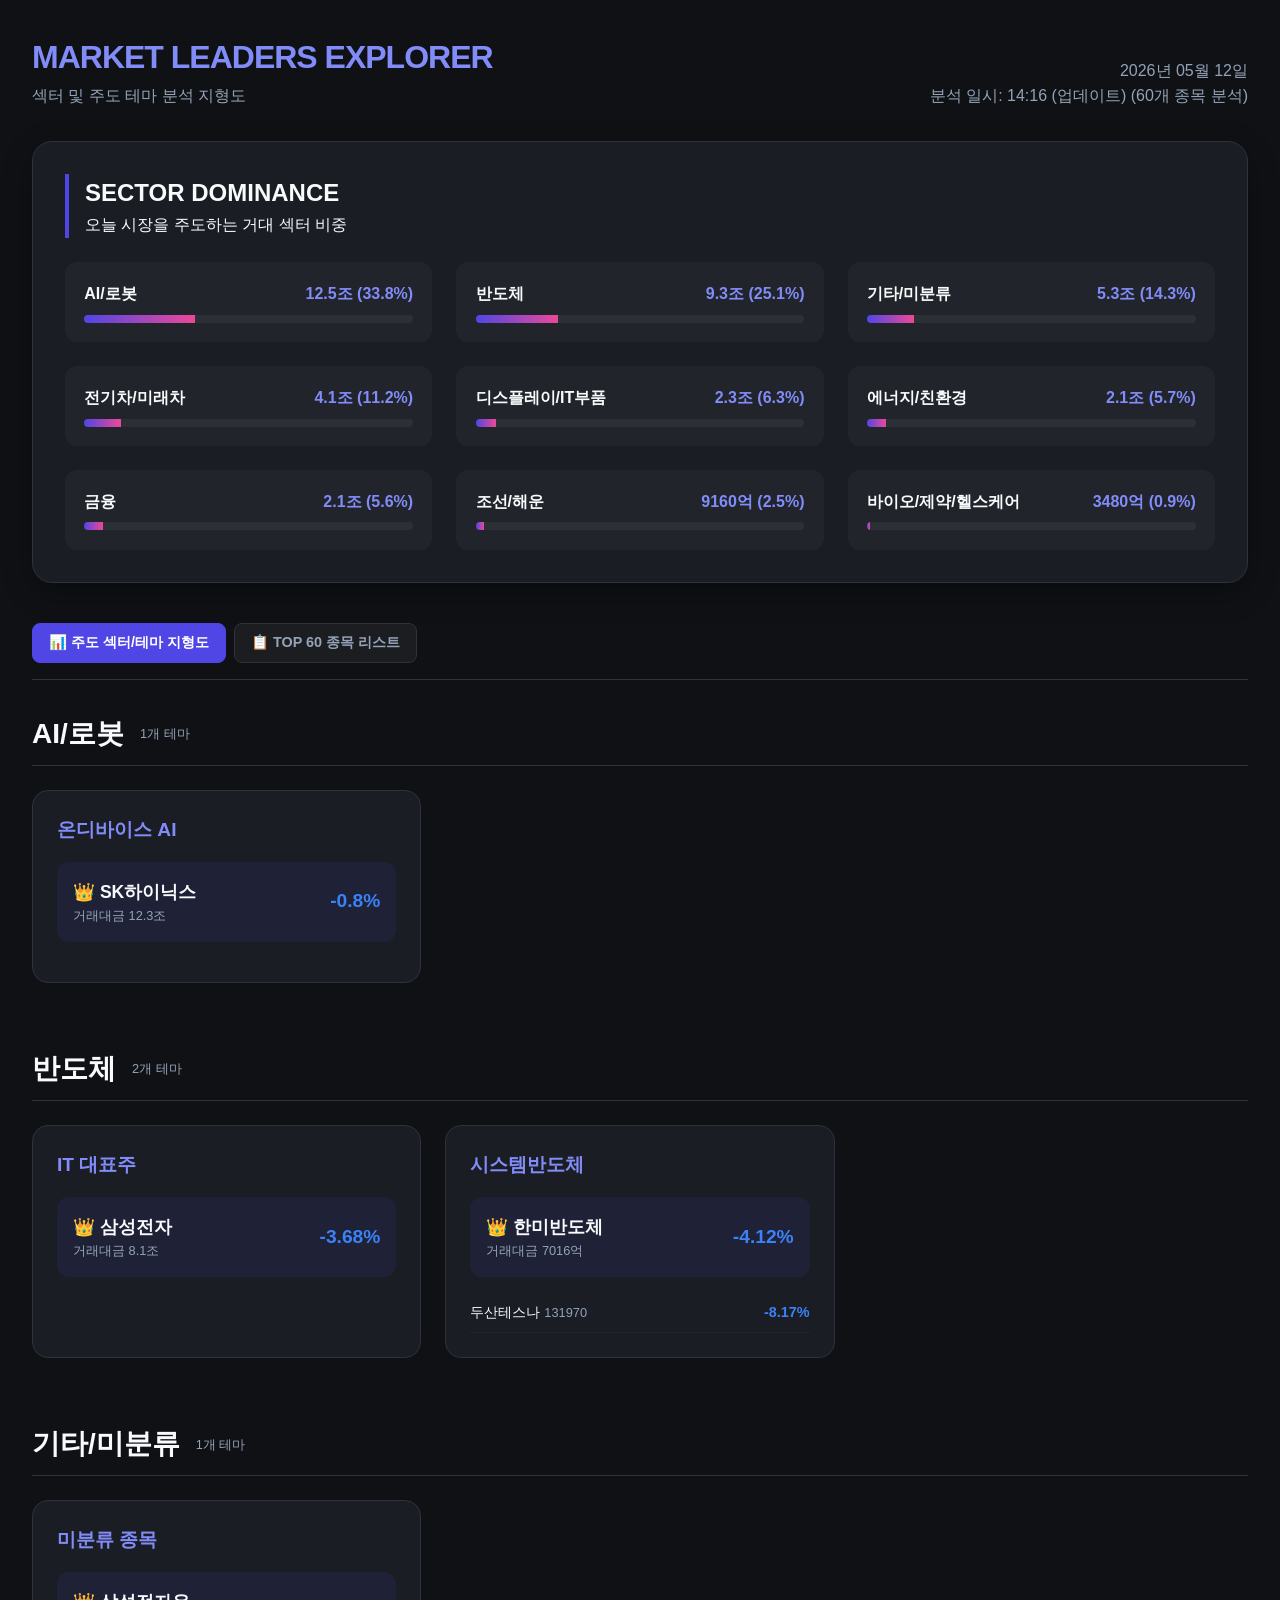
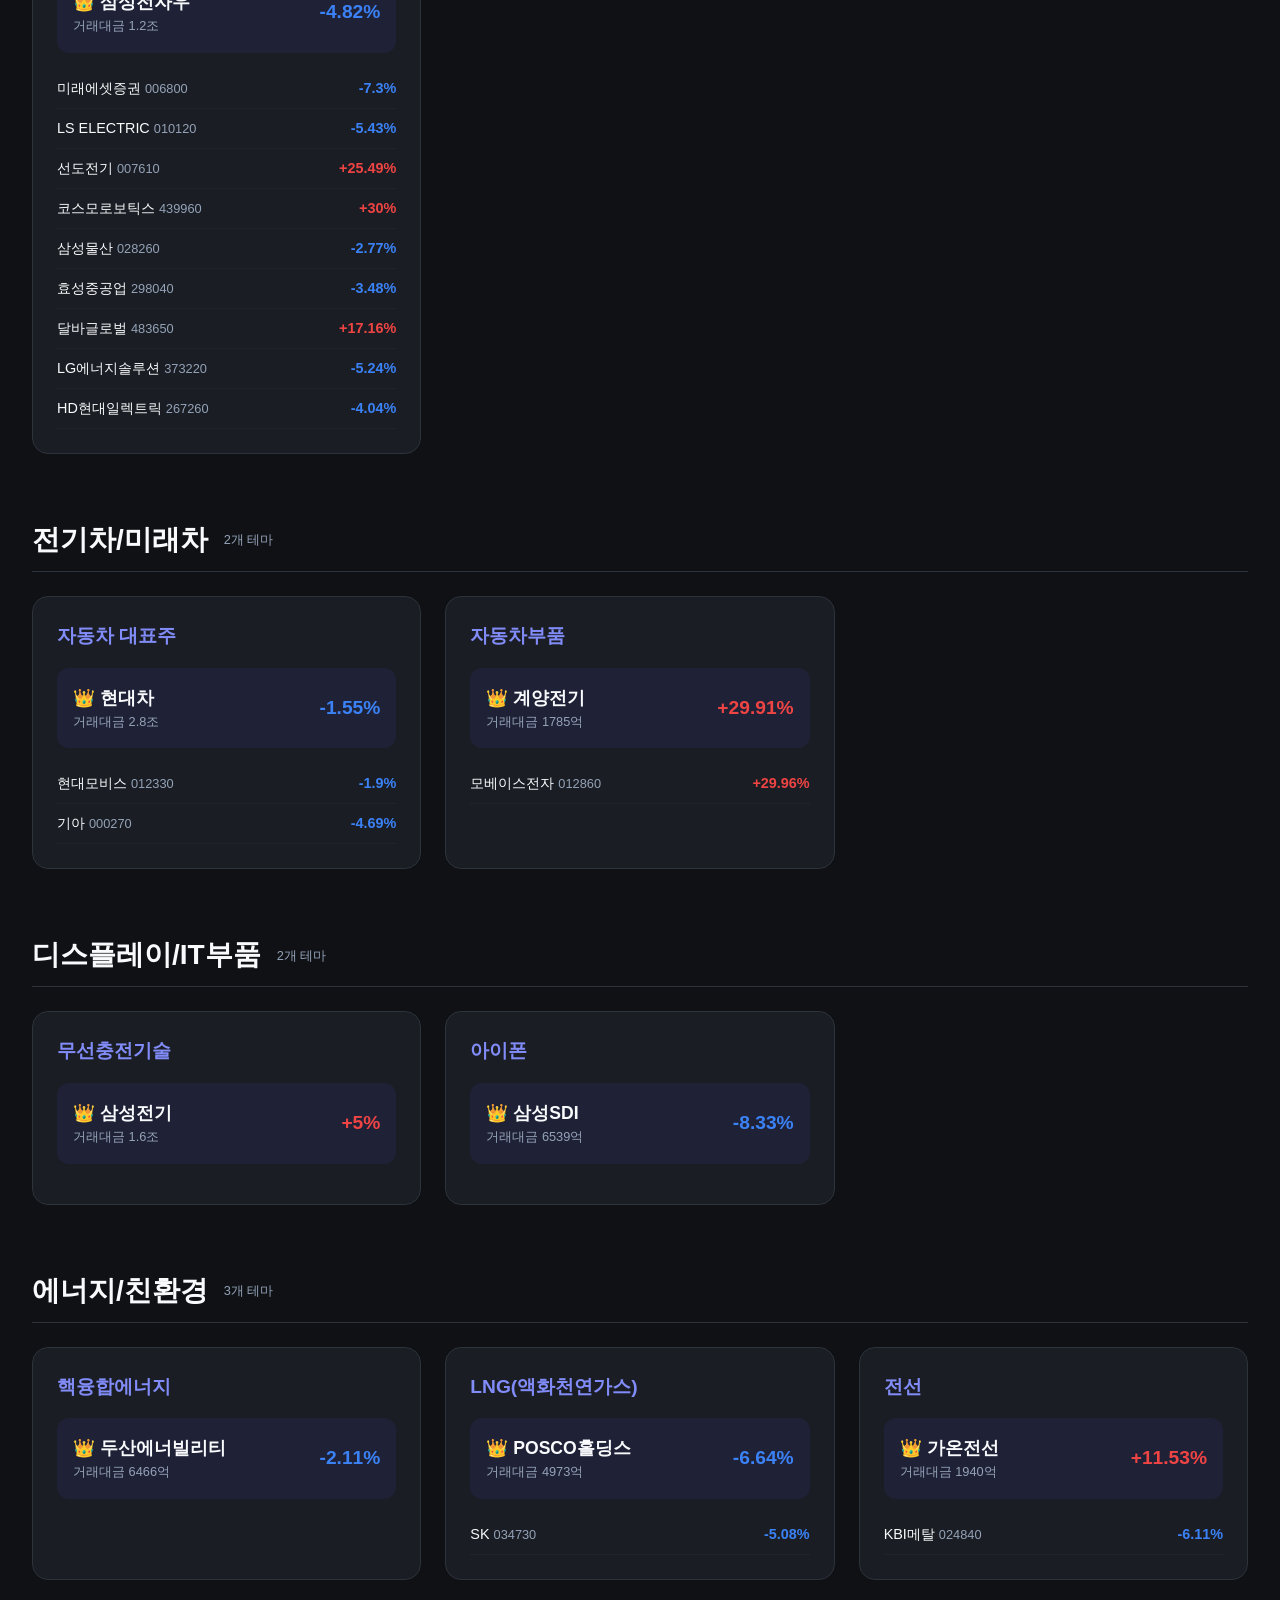
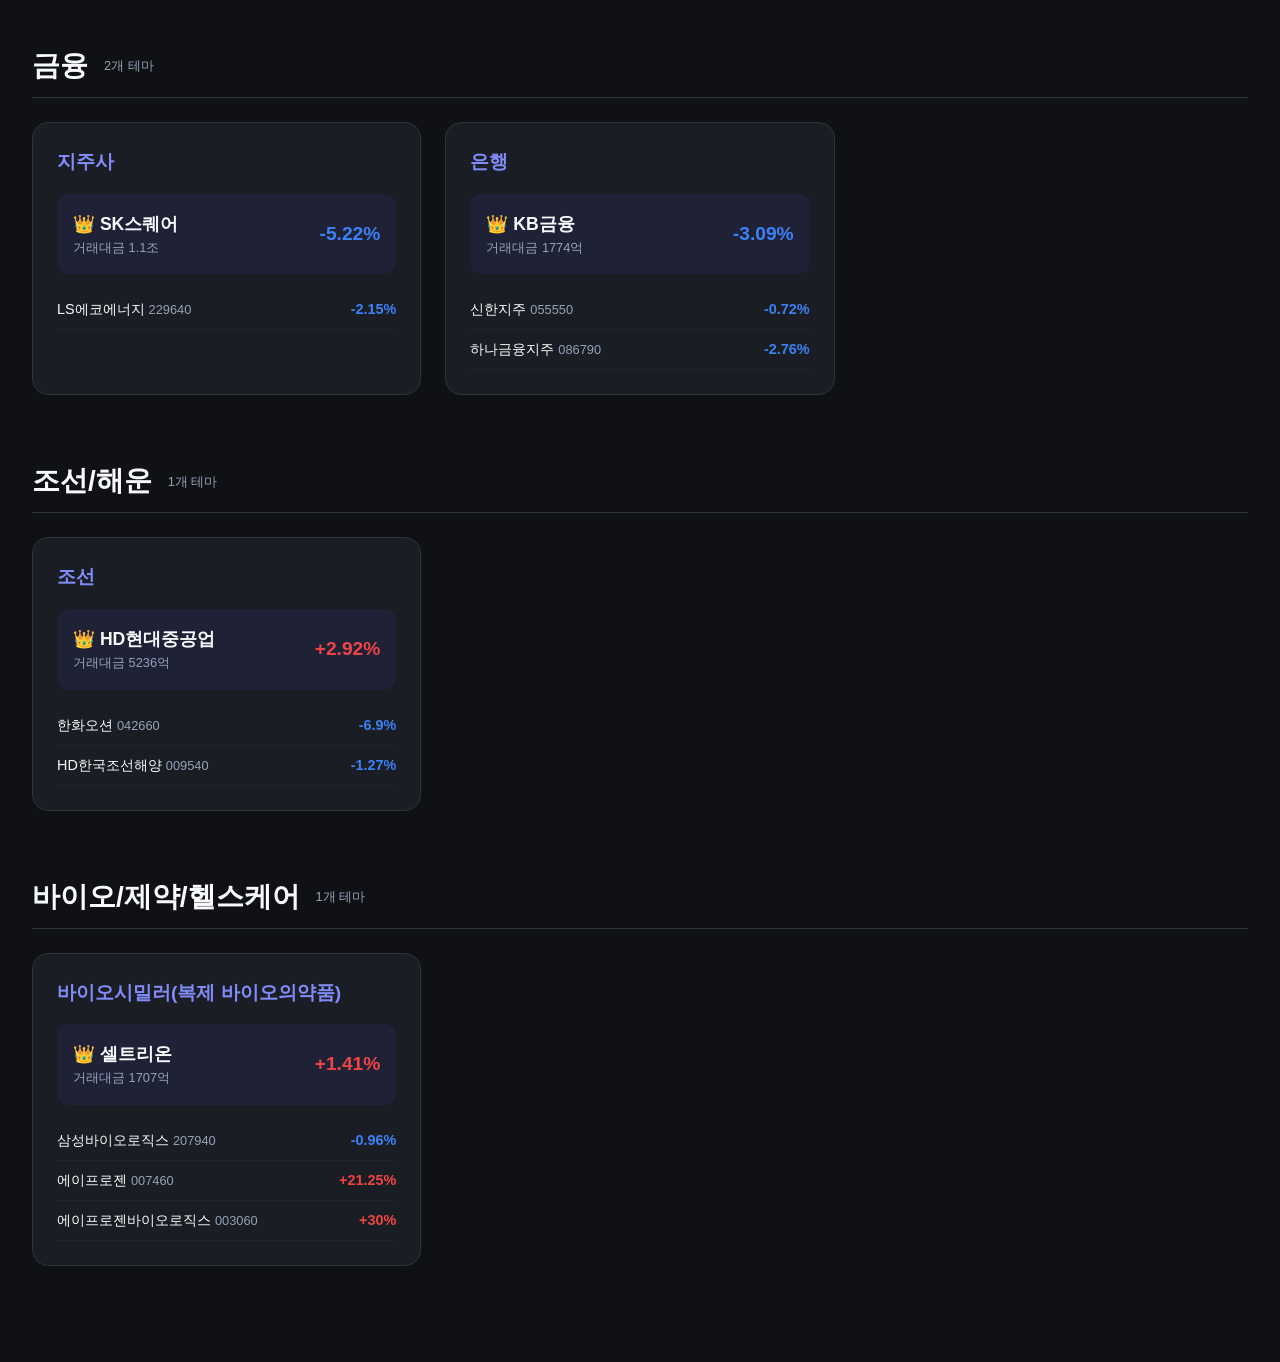
==== commit 976bb5e0: "deploy: update market data with 60 stocks and corrected theme classification" ====
--- a/주도테마_지형도.html
+++ b/주도테마_지형도.html
@@ -185,7 +185,7 @@
         }
 
         function render(data) {
-            document.getElementById('meta-info').innerHTML = `${data.date}<br>분석 일시: ${data.generated_at}`;
+            document.getElementById('meta-info').innerHTML = `${data.date}<br>분석 일시: ${data.generated_at} (${data.summary.top60_count}개 종목 분석)`;
             
             // 1. Sector Ranking
             const secGrid = document.getElementById('sector-grid');
